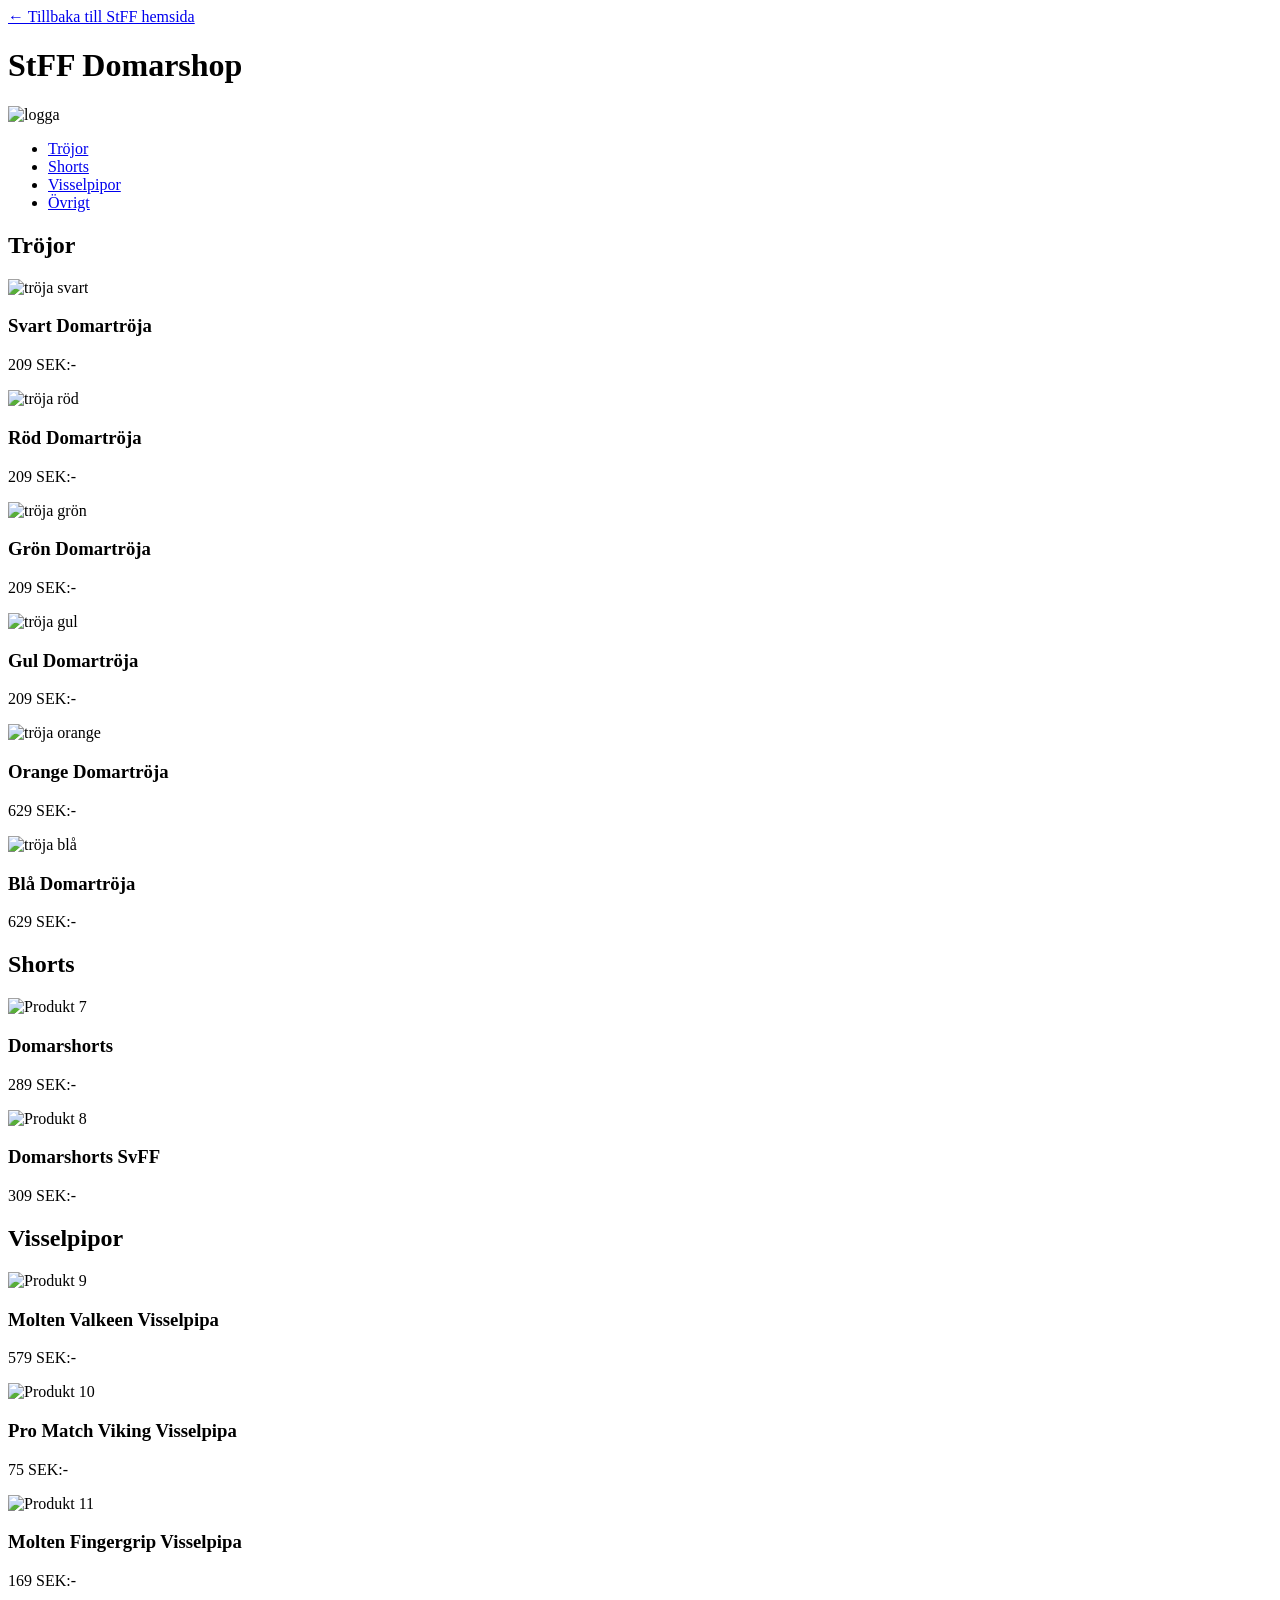
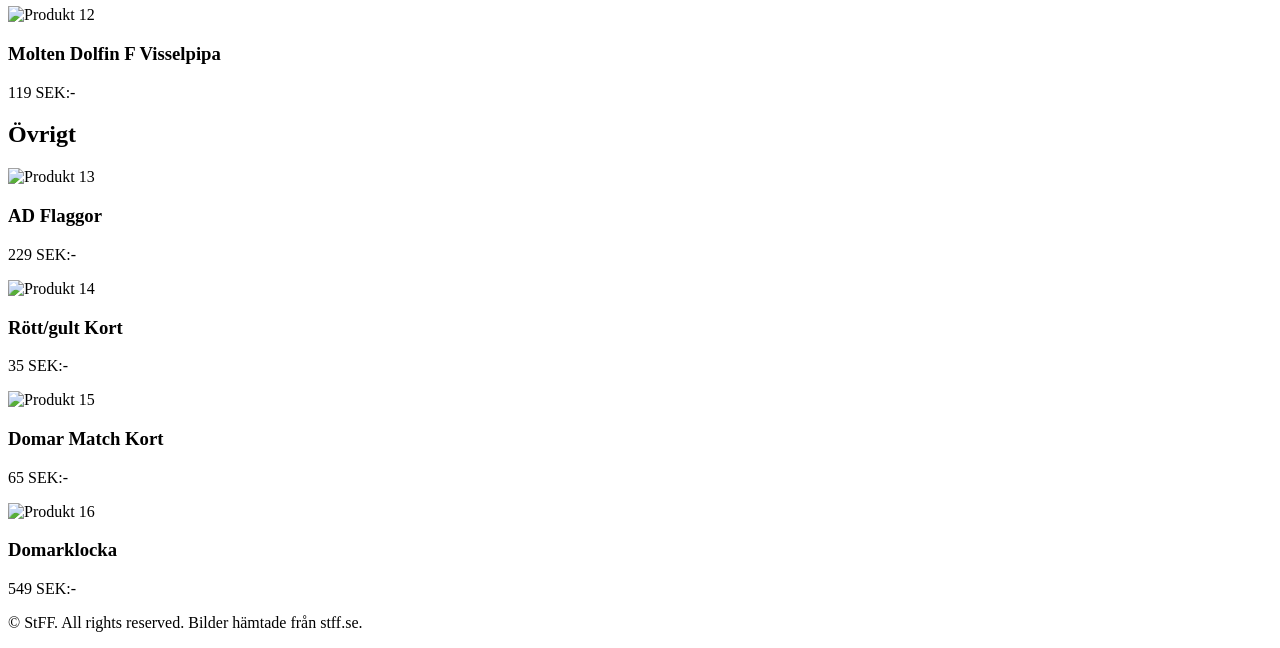
==== indexx.html @ 1199787d "Add initial HTML structure for Domarshoppen" ====
<!DOCTYPE html>
<html lang="en">
<head>
    <meta charset="UTF-8">
    <meta name="viewport" content="width=device-width, initial-scale=1.0">
    <title>Domarshoppen</title>
    <link rel="stylesheet" href="stylee.css"> <!--länkar till andra css-->
</head>
<body>
    <div class="container">
        <header>
            <a href="index.html" class="knappT">← Tillbaka till StFF hemsida</a>
           
            <h1 class="rubrik">StFF Domarshop</h1>

            <img src="Bilder/stff.avif" alt="logga" class="logo">
        </header>

        <nav>
            <ul>
                <li><a href="#trojor">Tröjor</a></li>
                <li><a href="#shorts">Shorts</a></li>
                <li><a href="#visselpipor">Visselpipor</a></li>
                <li><a href="#ovrigt">Övrigt</a></li>
            </ul>
        </nav>

        <main>
            <section id="trojor">
                
                <h2>Tröjor</h2>

                <div class="produkter"> <!--Behöver div för att kunna göra grid layout-->

                    <article class="card">
                    <img src="Bilder/produkt1.avif" alt="tröja svart">
                    <h3>Svart Domartröja</h3>
                    <p class="price">209 SEK:-</p>
                    </article>

                    <!--Använder article och kopierar för varje produkt-->

                    <article class="card">
                    <img src="Bilder/produkt2.avif" alt="tröja röd">
                    <h3>Röd Domartröja</h3>
                    <p class="price">209 SEK:-</p>
                    </article>

                    <article class="card">
                    <img src="Bilder/produkt3.avif" alt="tröja grön">
                    <h3>Grön Domartröja</h3>
                    <p class="price">209 SEK:-</p>
                    </article>

                    <article class="card">
                    <img src="Bilder/produkt4.avif" alt="tröja gul">
                    <h3>Gul Domartröja</h3>
                    <p class="price">209 SEK:-</p>
                    </article>

                    <article class="card">
                    <img src="Bilder/produkt5.avif" alt="tröja orange">
                    <h3>Orange Domartröja</h3>
                    <p class="price">629 SEK:-</p>
                    </article>

                    <article class="card">
                    <img src="Bilder/produkt6.avif" alt="tröja blå">
                    <h3>Blå Domartröja</h3>
                    <p class="price">629 SEK:-</p>
                    </article>

                </div>
            </section>

            <section id="shorts">

                 <h2>Shorts</h2>

                <div class="produkter">

                    <article class="card">
                    <img src="Bilder/produkt7.avif" alt="Produkt 7">
                    <h3>Domarshorts</h3>
                    <p class="price">289 SEK:-</p>
                    </article>

                    <article class="card">
                    <img src="Bilder/produkt8.avif" alt="Produkt 8">
                    <h3>Domarshorts SvFF</h3>
                    <p class="price">309 SEK:-</p>
                    </article>

                </div>
            </section>

            <section id="visselpipor">

                 <h2>Visselpipor</h2>

                <div class="produkter">

                    <article class="card">
                    <img src="Bilder/produkt9.avif" alt="Produkt 9">
                    <h3>Molten Valkeen Visselpipa</h3>
                    <p class="price">579 SEK:-</p>
                    </article>

                    <article class="card">
                    <img src="Bilder/produkt10.avif" alt="Produkt 10">
                    <h3>Pro Match Viking Visselpipa</h3>
                    <p class="price">75 SEK:-</p>
                    </article>

                    <article class="card">
                    <img src="Bilder/produkt11.avif" alt="Produkt 11">
                    <h3>Molten Fingergrip Visselpipa</h3>
                    <p class="price">169 SEK:-</p>
                    </article>

                    <article class="card">
                    <img src="Bilder/produkt12.avif" alt="Produkt 12">
                    <h3>Molten Dolfin F Visselpipa</h3>
                    <p class="price">119 SEK:-</p>
                    </article>

                    </div>
            </section>

            <section id="ovrigt">

                 <h2>Övrigt</h2>

                <div class="produkter">

                    <article class="card">
                    <img src="Bilder/produkt13.avif" alt="Produkt 13">
                    <h3>AD Flaggor</h3>
                    <p class="price">229 SEK:-</p>
                    </article>

                    <article class="card">
                    <img src="Bilder/produkt14.avif" alt="Produkt 14">
                    <h3>Rött/gult Kort</h3>
                    <p class="price">35 SEK:-</p>
                    </article>

                    <article class="card">
                    <img src="Bilder/produkt15.avif" alt="Produkt 15">
                    <h3>Domar Match Kort</h3>
                    <p class="price">65 SEK:-</p>
                    </article>

                    <article class="card">
                    <img src="Bilder/produkt16.avif" alt="Produkt 16">
                    <h3>Domarklocka</h3>
                    <p class="price">549 SEK:-</p>
                    </article>
                </div>
            </section>
        </main>

        <footer>
            <p>© StFF. All rights reserved. Bilder hämtade från stff.se.</p>
        </footer>
    </div>
</body>
</html>
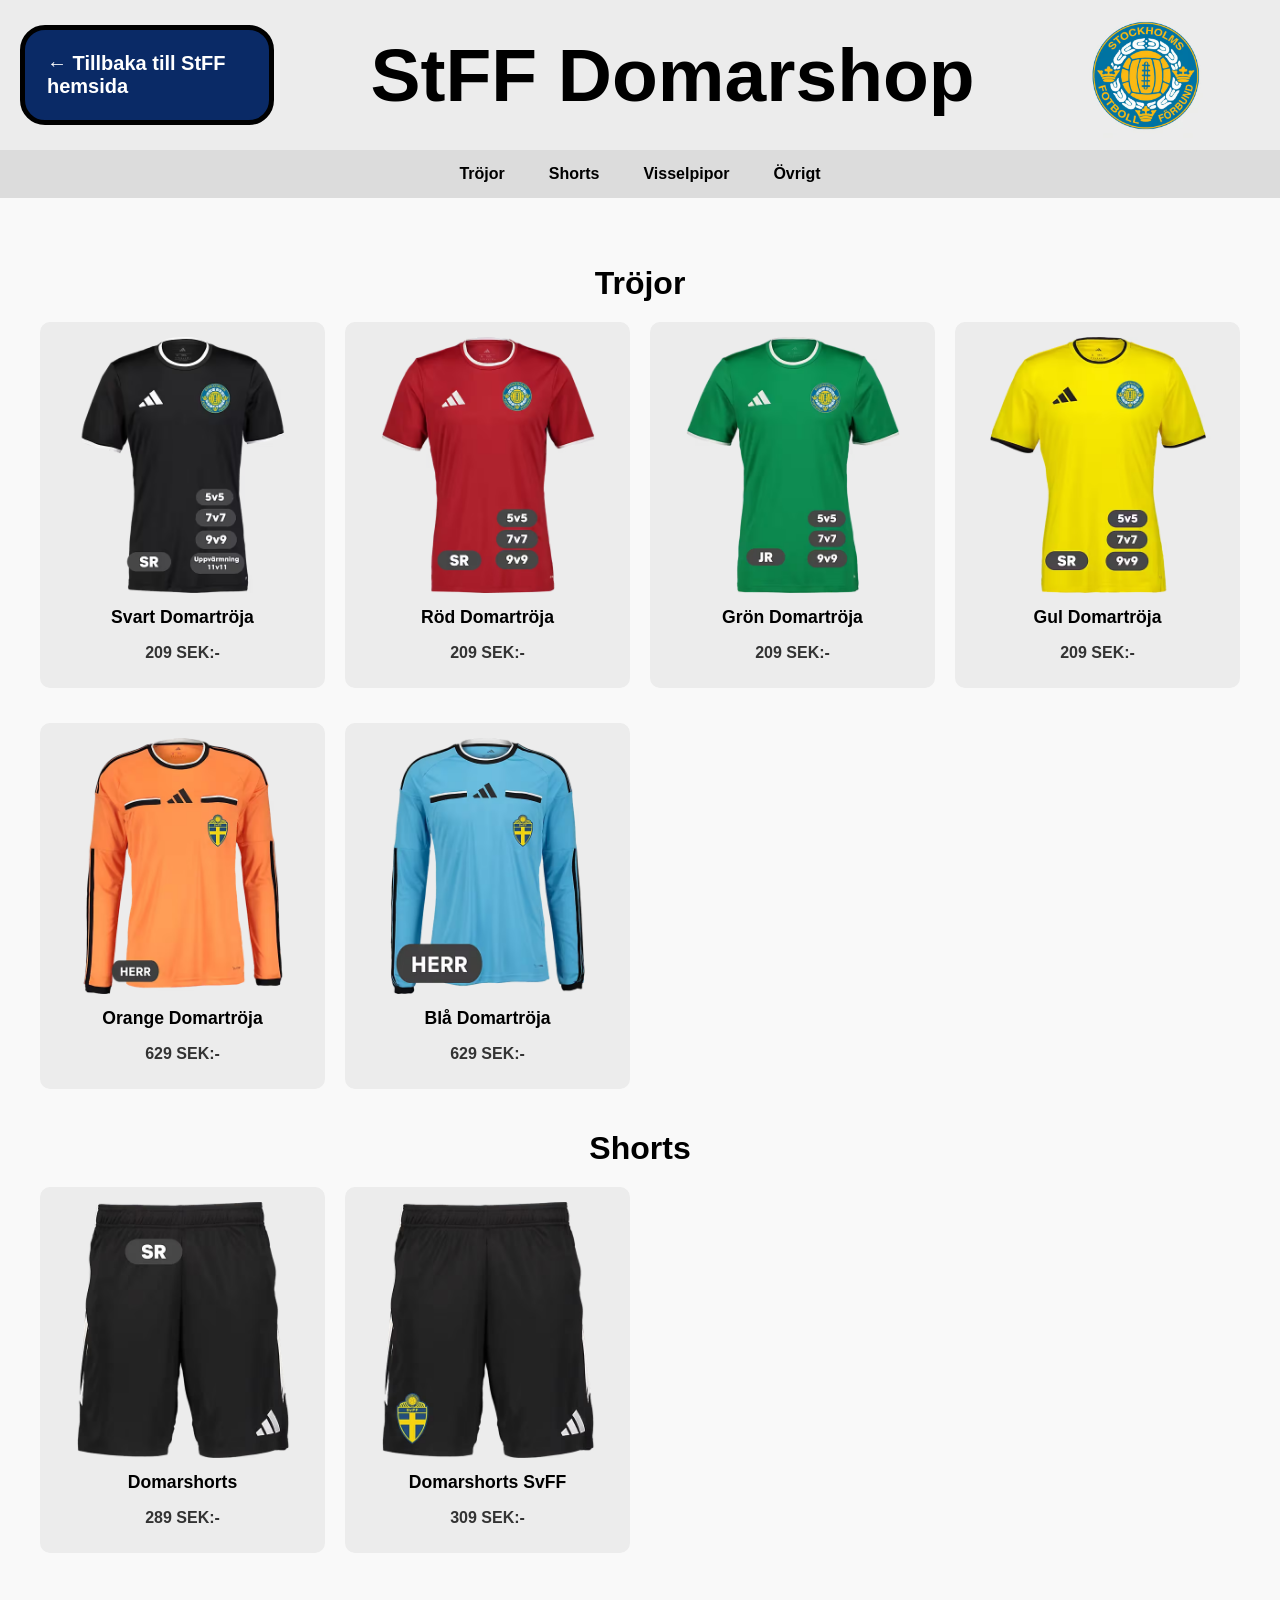
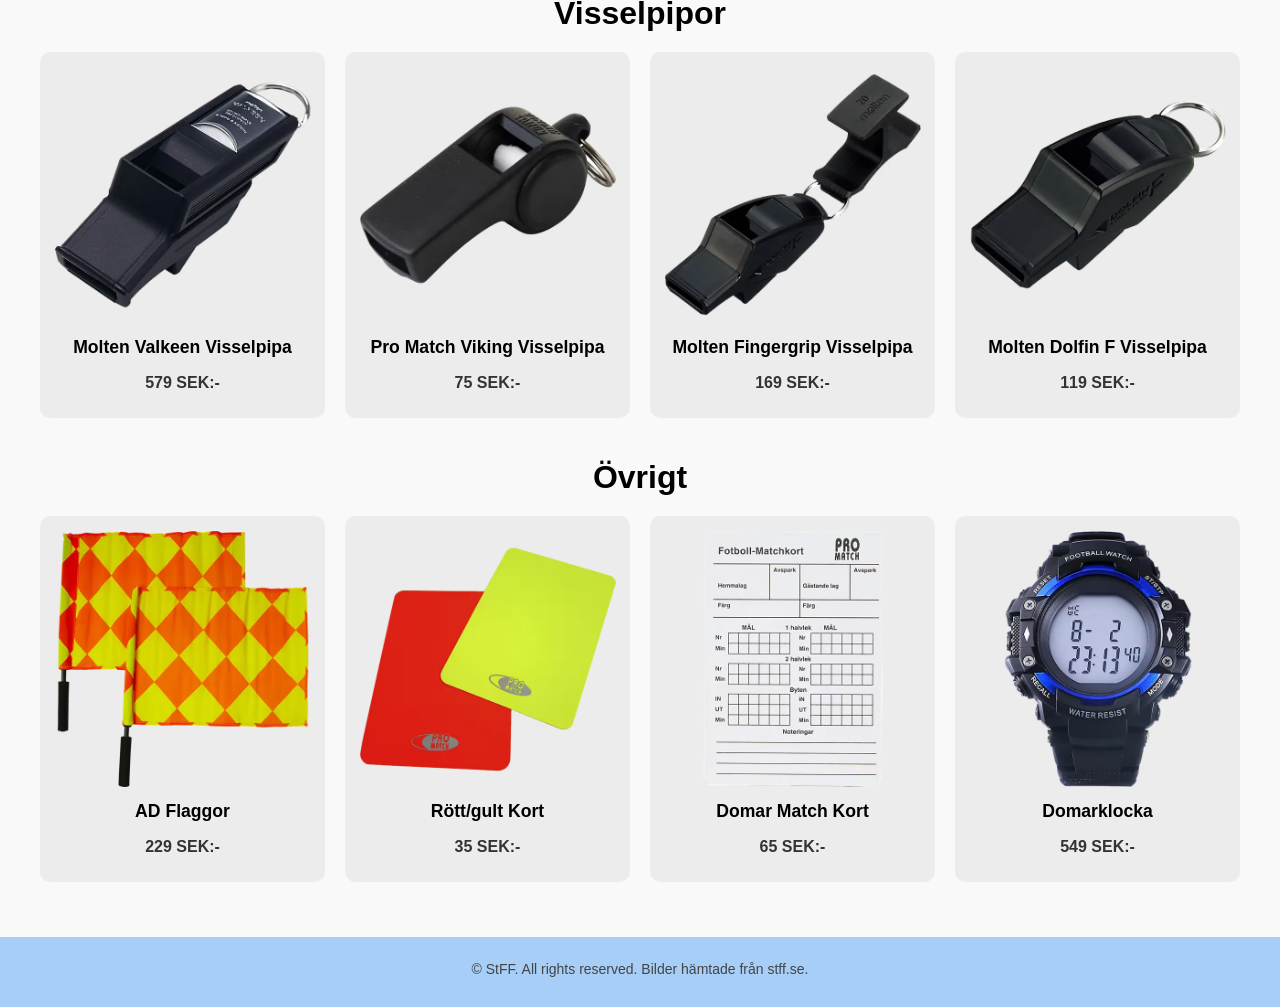
==== commit efbfa323: "Update image paths for product images" ====
--- a/indexx.html
+++ b/indexx.html
@@ -13,7 +13,7 @@
            
             <h1 class="rubrik">StFF Domarshop</h1>
 
-            <img src="Bilder/stff.avif" alt="logga" class="logo">
+            <img src="stff.avif" alt="logga" class="logo">
         </header>
 
         <nav>
@@ -33,7 +33,7 @@
                 <div class="produkter"> <!--Behöver div för att kunna göra grid layout-->
 
                     <article class="card">
-                    <img src="Bilder/produkt1.avif" alt="tröja svart">
+                    <img src="produkt1.avif" alt="tröja svart">
                     <h3>Svart Domartröja</h3>
                     <p class="price">209 SEK:-</p>
                     </article>
@@ -41,31 +41,31 @@
                     <!--Använder article och kopierar för varje produkt-->
 
                     <article class="card">
-                    <img src="Bilder/produkt2.avif" alt="tröja röd">
+                    <img src="produkt2.avif" alt="tröja röd">
                     <h3>Röd Domartröja</h3>
                     <p class="price">209 SEK:-</p>
                     </article>
 
                     <article class="card">
-                    <img src="Bilder/produkt3.avif" alt="tröja grön">
+                    <img src="produkt3.avif" alt="tröja grön">
                     <h3>Grön Domartröja</h3>
                     <p class="price">209 SEK:-</p>
                     </article>
 
                     <article class="card">
-                    <img src="Bilder/produkt4.avif" alt="tröja gul">
+                    <img src="produkt4.avif" alt="tröja gul">
                     <h3>Gul Domartröja</h3>
                     <p class="price">209 SEK:-</p>
                     </article>
 
                     <article class="card">
-                    <img src="Bilder/produkt5.avif" alt="tröja orange">
+                    <img src="produkt5.avif" alt="tröja orange">
                     <h3>Orange Domartröja</h3>
                     <p class="price">629 SEK:-</p>
                     </article>
 
                     <article class="card">
-                    <img src="Bilder/produkt6.avif" alt="tröja blå">
+                    <img src="produkt6.avif" alt="tröja blå">
                     <h3>Blå Domartröja</h3>
                     <p class="price">629 SEK:-</p>
                     </article>
@@ -80,13 +80,13 @@
                 <div class="produkter">
 
                     <article class="card">
-                    <img src="Bilder/produkt7.avif" alt="Produkt 7">
+                    <img src="produkt7.avif" alt="Produkt 7">
                     <h3>Domarshorts</h3>
                     <p class="price">289 SEK:-</p>
                     </article>
 
                     <article class="card">
-                    <img src="Bilder/produkt8.avif" alt="Produkt 8">
+                    <img src="produkt8.avif" alt="Produkt 8">
                     <h3>Domarshorts SvFF</h3>
                     <p class="price">309 SEK:-</p>
                     </article>
@@ -101,25 +101,25 @@
                 <div class="produkter">
 
                     <article class="card">
-                    <img src="Bilder/produkt9.avif" alt="Produkt 9">
+                    <img src="produkt9.avif" alt="Produkt 9">
                     <h3>Molten Valkeen Visselpipa</h3>
                     <p class="price">579 SEK:-</p>
                     </article>
 
                     <article class="card">
-                    <img src="Bilder/produkt10.avif" alt="Produkt 10">
+                    <img src="produkt10.avif" alt="Produkt 10">
                     <h3>Pro Match Viking Visselpipa</h3>
                     <p class="price">75 SEK:-</p>
                     </article>
 
                     <article class="card">
-                    <img src="Bilder/produkt11.avif" alt="Produkt 11">
+                    <img src="produkt11.avif" alt="Produkt 11">
                     <h3>Molten Fingergrip Visselpipa</h3>
                     <p class="price">169 SEK:-</p>
                     </article>
 
                     <article class="card">
-                    <img src="Bilder/produkt12.avif" alt="Produkt 12">
+                    <img src="produkt12.avif" alt="Produkt 12">
                     <h3>Molten Dolfin F Visselpipa</h3>
                     <p class="price">119 SEK:-</p>
                     </article>
@@ -134,25 +134,25 @@
                 <div class="produkter">
 
                     <article class="card">
-                    <img src="Bilder/produkt13.avif" alt="Produkt 13">
+                    <img src="produkt13.avif" alt="Produkt 13">
                     <h3>AD Flaggor</h3>
                     <p class="price">229 SEK:-</p>
                     </article>
 
                     <article class="card">
-                    <img src="Bilder/produkt14.avif" alt="Produkt 14">
+                    <img src="produkt14.avif" alt="Produkt 14">
                     <h3>Rött/gult Kort</h3>
                     <p class="price">35 SEK:-</p>
                     </article>
 
                     <article class="card">
-                    <img src="Bilder/produkt15.avif" alt="Produkt 15">
+                    <img src="produkt15.avif" alt="Produkt 15">
                     <h3>Domar Match Kort</h3>
                     <p class="price">65 SEK:-</p>
                     </article>
 
                     <article class="card">
-                    <img src="Bilder/produkt16.avif" alt="Produkt 16">
+                    <img src="produkt16.avif" alt="Produkt 16">
                     <h3>Domarklocka</h3>
                     <p class="price">549 SEK:-</p>
                     </article>
--- a/stylee.css
+++ b/stylee.css
@@ -0,0 +1,199 @@
+.container {
+    display: grid;
+    grid-template-areas: 
+    "header header header"
+    "nav nav nav"
+    "main main main"
+    "footer footer footer";
+    grid-template-columns: 1fr 2fr 1fr;
+    grid-template-rows: auto 1fr auto;
+    min-height: 100vh;
+}
+
+header {
+    grid-area: header;
+    background-color: rgb(236, 236, 236);
+    height: 150px;
+    display: flex;
+    align-items: center;
+    justify-content: space-between;
+}
+
+nav {
+    grid-area: nav;
+    background-color: rgb(220, 220, 220);
+    padding: 15px 0;
+}
+
+nav ul {
+    list-style: none; /*tar brot punkterna framför länkarna*/
+    margin: 0;
+    padding: 0;
+    display: flex;        
+    justify-content: center;
+    align-items: center;
+    gap: 20px; 
+    flex-wrap: wrap;
+}
+
+nav a {
+    text-decoration: none; /* tar bort underline på länkarna (ser mer ut som en knapp) */
+    color: black;
+    font-weight: bold;
+    padding: 8px 12px;
+    transition: 0.2s; /*gör att ALLA transitions tar 0,2s*/
+}
+
+nav a:hover {
+    background-color: rgb(246, 246, 246); /* lite ljusare */
+    cursor: pointer; /* gör att muspekare blir hand */
+    border-radius: 6px;
+}
+
+main {
+    grid-area: main;
+    background-color: #f9f9f9;
+    padding: 40px 20px;
+}
+
+footer {
+    grid-area: footer;
+    background-color: rgb(167, 206, 247);
+    height: 50px;
+    text-align: center;
+    font-size: 14px;
+    color: #444;
+    padding: 10px;
+}
+
+body {
+    font-family: Arial, sans-serif;
+    margin: 0;
+}
+
+.logo {
+    width: clamp(85px, 10vw, 125px);
+    height: auto;
+    padding-right: 72px;
+    padding-left: 32px;
+}
+
+.rubrik {
+    font-size: clamp(27px, 6vw, 75px);
+    color: black;
+}
+
+.knappT {
+    display: flex;
+    align-items: center;
+    justify-content: center;
+    background-color: #0a2a66;
+    color: white;
+    padding: clamp(10px, 2vw, 22px);
+    margin-left: 20px;
+    margin-right: 20px;
+    border: 5px solid black;
+    border-radius: 25px;
+    font-weight: bold;
+    font-size: clamp(14px, 2.5vw, 20px);
+    text-decoration: none;
+    width: clamp(100px, 40vw, 200px);
+    max-height: 60px;
+    transition: all 0.3s ease;
+}
+
+section h2 { /*gör att alla h2 i min section (main med kort) blir centrerade, har margin och samma storlek*/
+    text-align: center;
+    margin-bottom: 20px;
+    font-size: 32px;
+}
+
+.produkter {
+    display: grid;
+    grid-template-columns: repeat(4, 1fr); 
+    gap: 20px;
+    max-width: 1200px;
+    margin: 0 auto;
+}
+
+.card {
+    overflow: hidden; 
+    text-align: center;
+    padding-bottom: 10px;
+    height: auto;
+    background: rgb(236, 236, 236);
+    border-radius: 10px;
+    margin-bottom: 15px;
+}
+
+.card img {
+    object-fit: cover; /* gör att bilden fyller snyggt */
+    border-radius: 8px;
+    transition: transform 0.3s ease; /*gör att bilden blir smooth när "transform" i .knappT:hover tillämpas*/
+    padding-top: 15px;
+    width: clamp(80px, 20vw, 260px);
+    height: auto;
+}
+
+.card h3 {
+    margin: 10px 0 5px;
+    font-size: 1.1rem;
+}
+
+.price {
+    font-weight: bold;
+    color: #333;
+}
+
+.knappT:hover {
+    /*skapar en hover effect (ljusare och större) när man rör knappen, använder den även på denna knapp*/
+    cursor: pointer;
+    transform: scale(1.05);
+    filter: brightness(1.15);
+}
+
+html {
+    scroll-behavior: smooth; /*Gör att när man använder nav så flyttas man smooth*/
+}
+
+/*här nedan har jag allt som gör min sida mer responsiv*/
+
+@media (max-width: 600px) {
+    .produkter {
+        grid-template-columns: 1fr 1fr;
+        gap: 10px;
+    }
+
+    nav ul {
+        flex-wrap: wrap;
+    }
+
+    .rubrik {
+        font-size: clamp(28px, 8vw, 62px);
+        text-align: center;
+    }
+
+    header {
+        justify-content: center; 
+        height: auto;
+        padding: 10px;
+        flex-direction: column;
+        align-items: center;
+        text-align: center;
+        gap: 10px;
+    }
+
+    .logo {
+        display: none;
+    }
+
+    .knappT {
+        margin: 10px auto;
+        padding: 12px 16px;
+        font-size: 14px;
+        max-width: 90%;
+        width: fit-content;
+        border-radius: 12px;
+        order: 2; /*gör att den hamnar under rubriken vid mobil layout*/
+    }
+}
